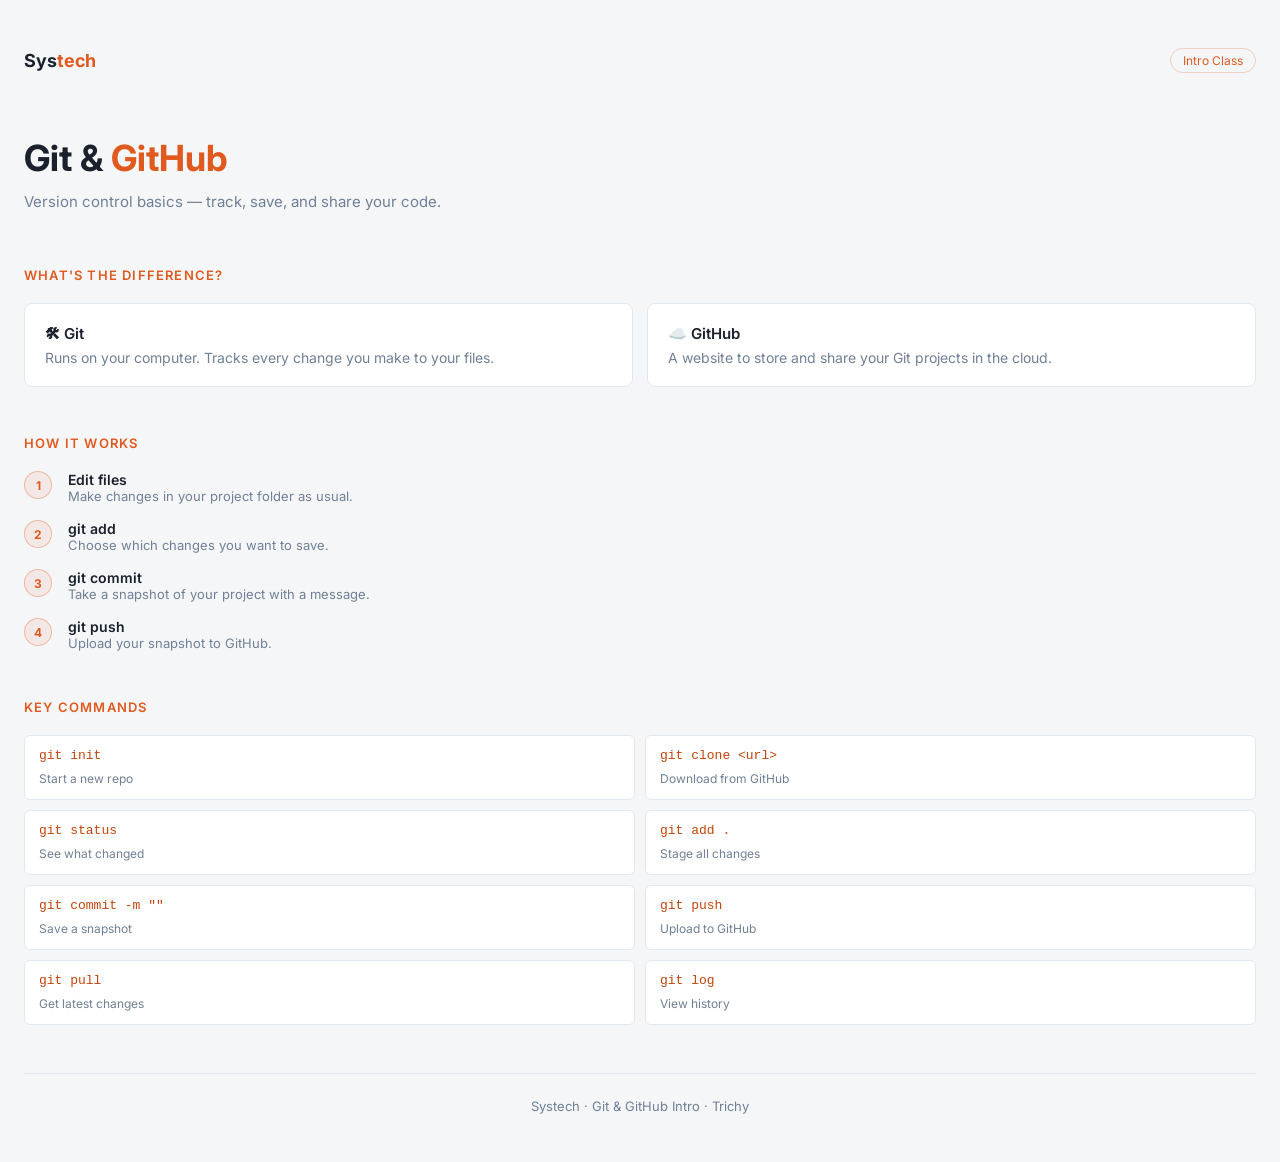
==== index.html @ 3507c2b7 "upload intro file Systech GitHub intro class file" ====
<!DOCTYPE html>
<html lang="en">
<head>
  <meta charset="UTF-8"/>
  <meta name="viewport" content="width=device-width, initial-scale=1.0"/>
  <title>Git & GitHub – Systech</title>
  <link href="https://fonts.googleapis.com/css2?family=Inter:wght@400;500;600;700&display=swap" rel="stylesheet"/>
 <link href="style.css" rel = "stylesheet">
</head>
<body>

<nav>
  <div class="logo">Sys<span>tech</span></div>
  <div class="tag">Intro Class</div>
</nav>

<div class="hero">
  <h1>Git & <span>GitHub</span></h1>
  <p>Version control basics — track, save, and share your code.</p>
</div>

<div class="block">
  <h2>What's the difference?</h2>
  <div class="cols">
    <div class="col">
      <h3>🛠 Git</h3>
      <p>Runs on your computer. Tracks every change you make to your files.</p>
    </div>
    <div class="col">
      <h3>☁️ GitHub</h3>
      <p>A website to store and share your Git projects in the cloud.</p>
    </div>
  </div>
</div>

<div class="block">
  <h2>How it works</h2>
  <div class="steps">
    <div class="step"><div class="step-n">1</div><div class="step-text"><h4>Edit files</h4><p>Make changes in your project folder as usual.</p></div></div>
    <div class="step"><div class="step-n">2</div><div class="step-text"><h4>git add</h4><p>Choose which changes you want to save.</p></div></div>
    <div class="step"><div class="step-n">3</div><div class="step-text"><h4>git commit</h4><p>Take a snapshot of your project with a message.</p></div></div>
    <div class="step"><div class="step-n">4</div><div class="step-text"><h4>git push</h4><p>Upload your snapshot to GitHub.</p></div></div>
  </div>
</div>

<div class="block">
  <h2>Key commands</h2>
  <div class="cmds">
    <div class="cmd"><code>git init</code><span>Start a new repo</span></div>
    <div class="cmd"><code>git clone &lt;url&gt;</code><span>Download from GitHub</span></div>
    <div class="cmd"><code>git status</code><span>See what changed</span></div>
    <div class="cmd"><code>git add .</code><span>Stage all changes</span></div>
    <div class="cmd"><code>git commit -m ""</code><span>Save a snapshot</span></div>
    <div class="cmd"><code>git push</code><span>Upload to GitHub</span></div>
    <div class="cmd"><code>git pull</code><span>Get latest changes</span></div>
    <div class="cmd"><code>git log</code><span>View history</span></div>
  </div>
</div>

<footer>Systech · Git & GitHub Intro · Trichy</footer>

</body>
</html>
---- style.css ----
* { margin:0; padding:0; box-sizing:border-box; }
    body {
      font-family: 'Inter', sans-serif;
      background: #f5f6f8;
      color: #2d3748;
      margin: 0 auto;
      padding: 48px 24px;
    }
    nav {
      display: flex;
      justify-content: space-between;
      align-items: center;
      margin-bottom: 64px;
    }
    .logo { font-size: 18px; font-weight: 700; color: #1a202c; }
    .logo span { color: #e05a20; }
    .tag { font-size: 12px; color: #e05a20; border: 1px solid #e05a2044; padding: 4px 12px; border-radius: 20px; }
    .hero { margin-bottom: 56px; }
    .hero h1 { font-size: 36px; font-weight: 700; color: #1a202c; line-height: 1.2; margin-bottom: 12px; }
    .hero h1 span { color: #e05a20; }
    .hero p { color: #718096; font-size: 15px; }
    .block { margin-bottom: 48px; }
    .block h2 { font-size: 13px; font-weight: 600; letter-spacing: 1.2px; text-transform: uppercase; color: #e05a20; margin-bottom: 20px; }
    .cols { display: grid; grid-template-columns: 1fr 1fr; gap: 14px; }
    @media(max-width:500px){ .cols { grid-template-columns: 1fr; } }
    .col { background: #ffffff; border: 1px solid #e2e8f0; border-radius: 8px; padding: 20px; }
    .col h3 { font-size: 15px; font-weight: 600; color: #1a202c; margin-bottom: 6px; }
    .col p { font-size: 14px; color: #718096; }
    .steps { display: flex; flex-direction: column; gap: 16px; }
    .step { display: flex; gap: 16px; align-items: flex-start; }
    .step-n { width: 28px; height: 28px; flex-shrink: 0; border-radius: 50%; background: #e05a2015; border: 1px solid #e05a2055; color: #e05a20; font-size: 12px; font-weight: 700; display: flex; align-items: center; justify-content: center; }
    .step-text h4 { font-size: 14px; font-weight: 600; color: #1a202c; }
    .step-text p  { font-size: 13px; color: #718096; }
    .cmds { display: grid; grid-template-columns: 1fr 1fr; gap: 10px; }
    @media(max-width:500px){ .cmds { grid-template-columns: 1fr; } }
    .cmd { background: #ffffff; border: 1px solid #e2e8f0; border-radius: 6px; padding: 12px 14px; }
    .cmd code { display: block; font-family: monospace; font-size: 13px; color: #c0440a; margin-bottom: 4px; }
    .cmd span { font-size: 12px; color: #718096; }
    footer { margin-top: 48px; padding-top: 24px; border-top: 1px solid #e2e8f0; font-size: 13px; color: #718096; text-align: center; }
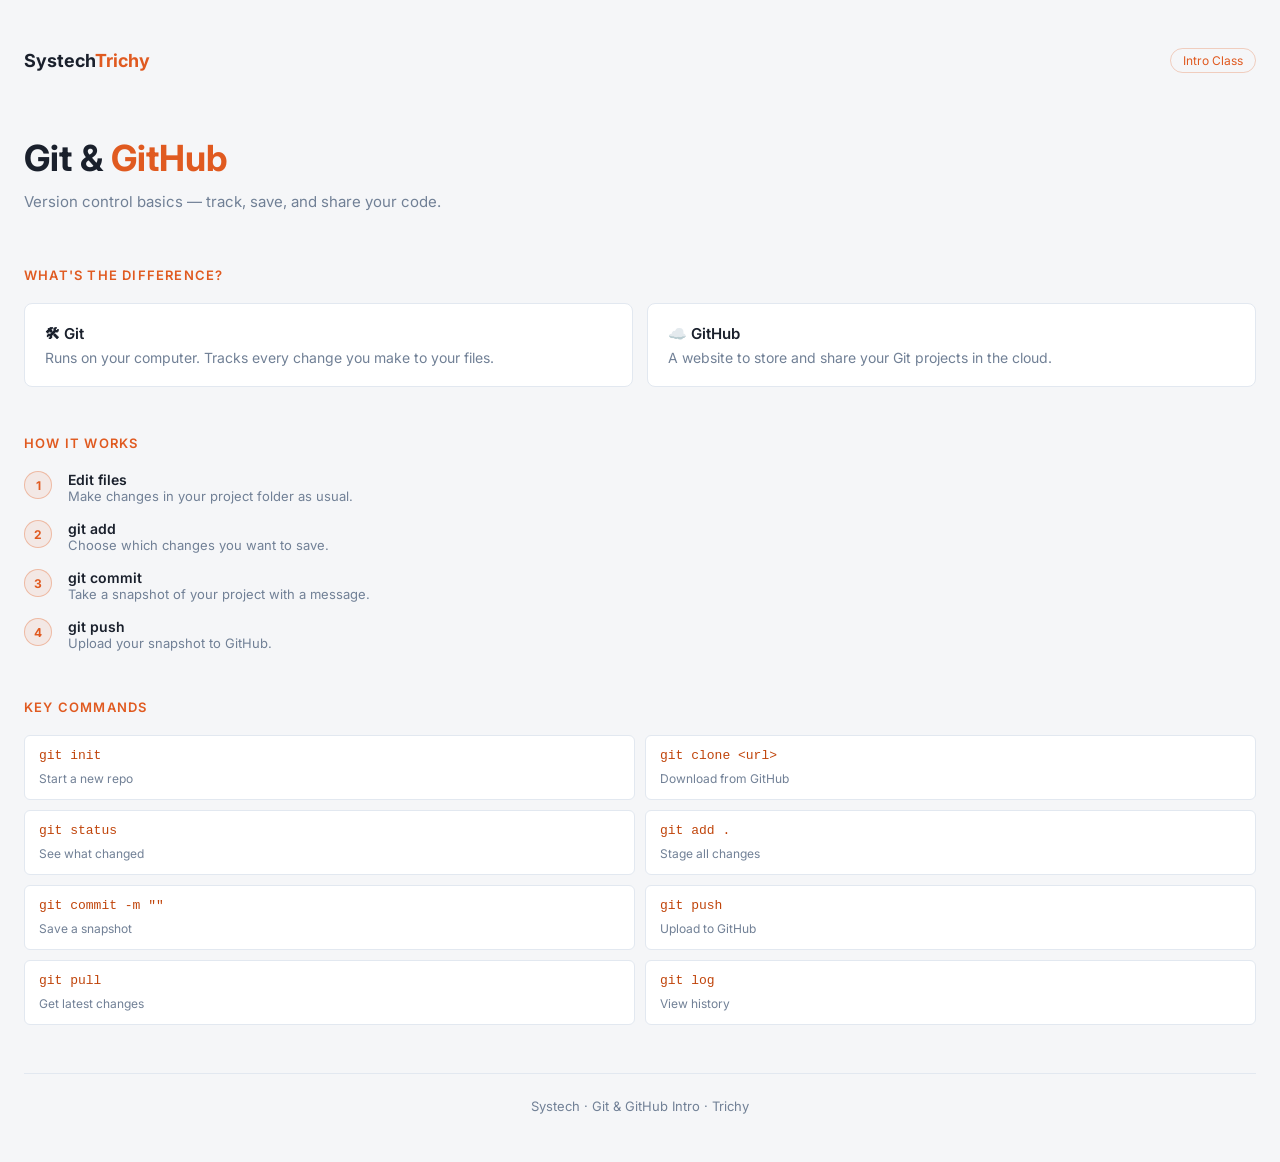
==== commit 761144c5: "update index.html" ====
--- a/index.html
+++ b/index.html
@@ -3,14 +3,15 @@
 <head>
   <meta charset="UTF-8"/>
   <meta name="viewport" content="width=device-width, initial-scale=1.0"/>
-  <title>Git & GitHub – Systech</title>
+  <title>Git & GitHub - Systech</title>
+  <link rel="icon" type="image/png" href="systech_favicon.png">
   <link href="https://fonts.googleapis.com/css2?family=Inter:wght@400;500;600;700&display=swap" rel="stylesheet"/>
- <link href="style.css" rel = "stylesheet">
+  <link href="style.css" rel = "stylesheet">
 </head>
 <body>
 
 <nav>
-  <div class="logo">Sys<span>tech</span></div>
+  <div class="logo">Systech<span>Trichy</span></div>
   <div class="tag">Intro Class</div>
 </nav>
 
@@ -60,4 +61,4 @@
 <footer>Systech · Git & GitHub Intro · Trichy</footer>
 
 </body>
-</html>+</html>
